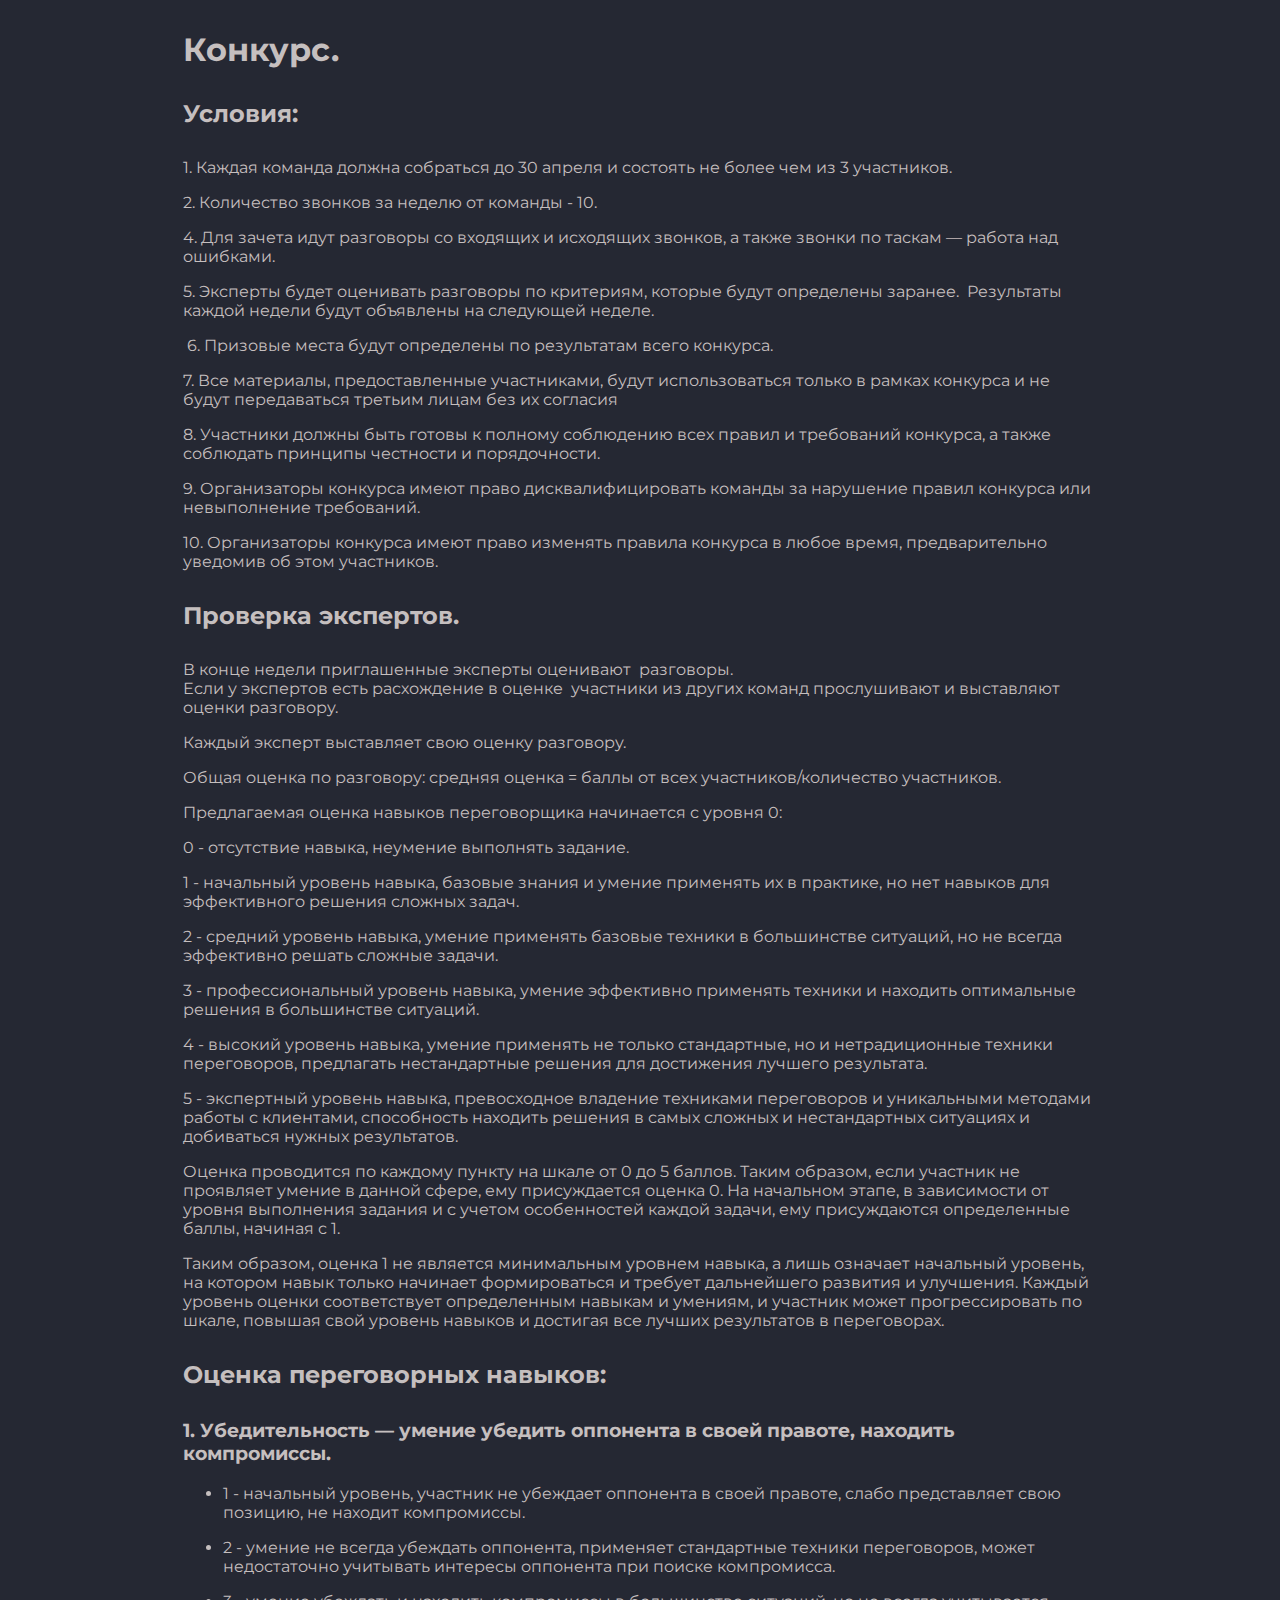
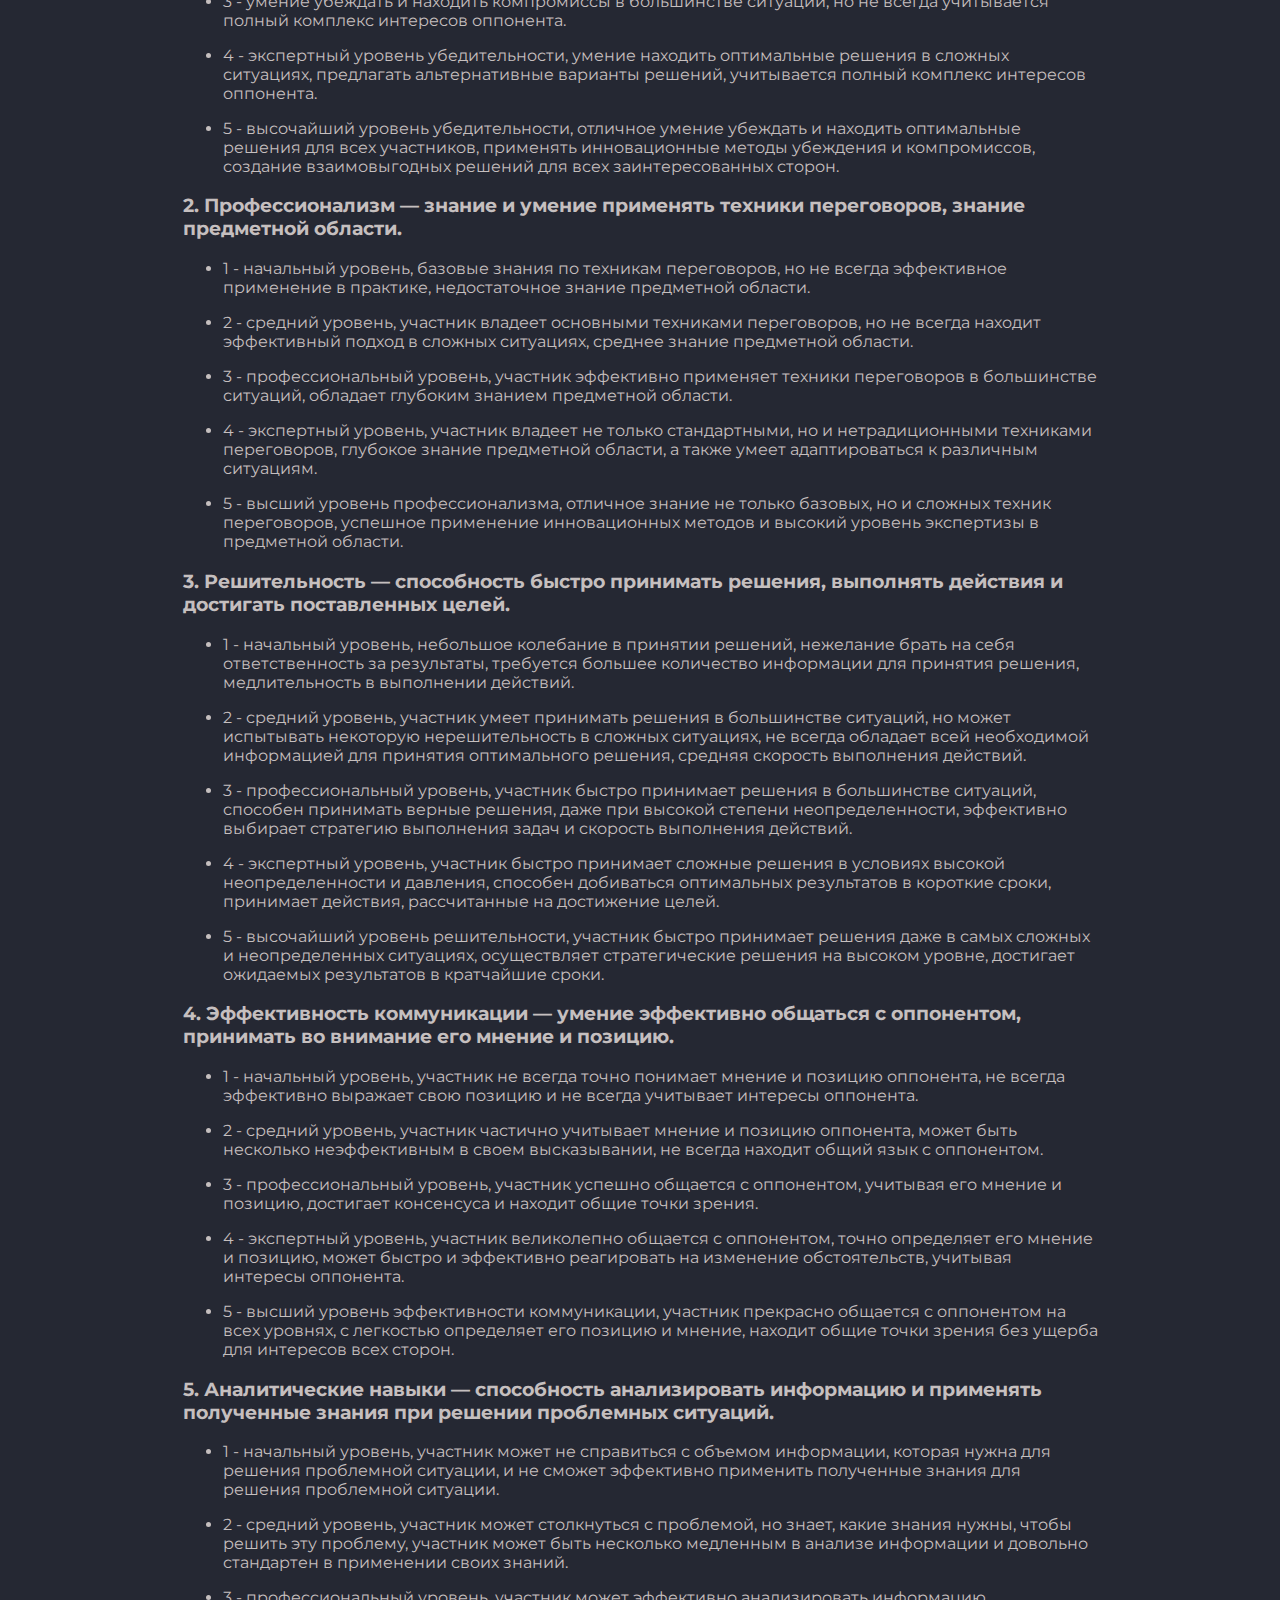
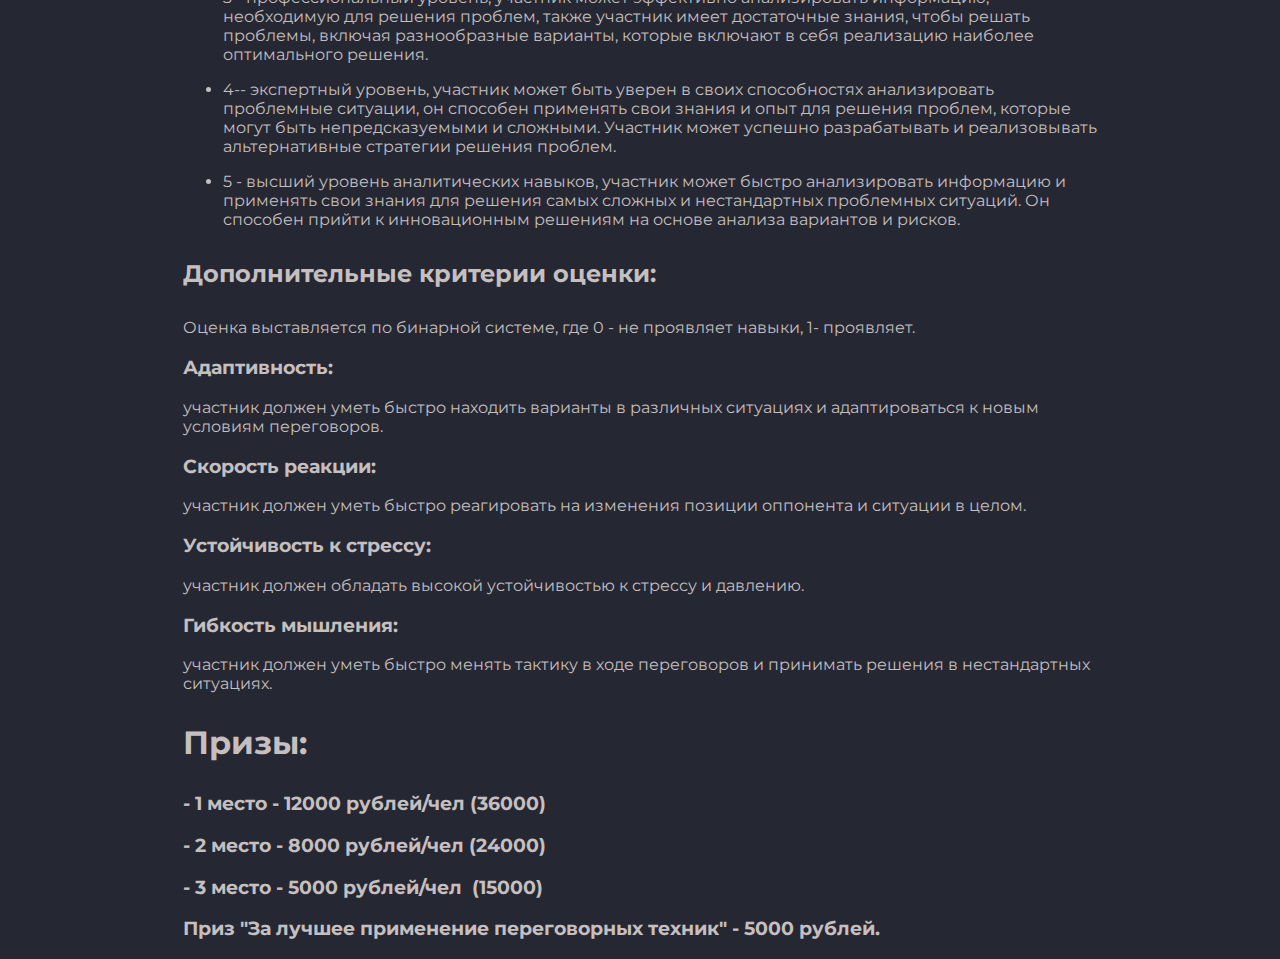
==== Conditions.html @ 33970555 "initial" ====
<!DOCTYPE html>
<html lang="en">
  <head>
    <meta charset="UTF-8" />
    <meta http-equiv="X-UA-Compatible" content="IE=edge" />
    <meta name="viewport" content="width=device-width, initial-scale=1.0" />
    <link rel="stylesheet" href="./assets/css/conditions.css" />
    <title>Сonditions</title>
  </head>
  <body>
    <div class="container">
      <h1 class="title">Конкурс.</h1>

      <h2 class="subtitle">Условия:</h2>

      <p dir="ltr">
        1. Каждая команда должна собраться до 30 апреля и состоять не более чем
        из 3 участников.&nbsp;
      </p>

      <p dir="ltr">2. Количество звонков за неделю от команды - 10.</p>

      <p dir="ltr">
        4. Для зачета идут разговоры со входящих и исходящих звонков, а также
        звонки по таскам &mdash; работа над ошибками.&nbsp;&nbsp;
      </p>

      <p dir="ltr">
        5. Эксперты будет оценивать разговоры по критериям, которые будут
        определены заранее.&nbsp; Результаты каждой недели будут объявлены на
        следующей неделе.
      </p>

      <p dir="ltr">
        &nbsp;6. Призовые места будут определены по результатам всего конкурса.
      </p>

      <p dir="ltr">
        7. Все материалы, предоставленные участниками, будут использоваться
        только в рамках конкурса и не будут передаваться третьим лицам без их
        согласия
      </p>

      <p dir="ltr">
        8. Участники должны быть готовы к полному соблюдению всех правил и
        требований конкурса, а также соблюдать принципы честности и
        порядочности.
      </p>

      <p dir="ltr">
        9. Организаторы конкурса имеют право дисквалифицировать команды за
        нарушение правил конкурса или невыполнение требований.&nbsp;&nbsp;
      </p>

      <p dir="ltr">
        10. Организаторы конкурса имеют право изменять правила конкурса в любое
        время, предварительно уведомив об этом участников.&nbsp;
      </p>

      <h2 class="subtitle">Проверка экспертов.</h2>
      <p>
        В конце недели приглашенные эксперты оценивают&nbsp; разговоры.<br />
        Если у экспертов есть расхождение в оценке&nbsp; участники из других
        команд прослушивают и выставляют оценки разговору.&nbsp;
      </p>

      <p dir="ltr">Каждый эксперт выставляет свою оценку разговору.</p>

      <p dir="ltr">
        Общая оценка по разговору: средняя оценка = баллы от всех
        участников/количество участников.
      </p>

      <p dir="ltr">
        Предлагаемая оценка навыков переговорщика начинается с уровня 0:
      </p>

      <p dir="ltr">0 - отсутствие навыка, неумение выполнять задание.</p>

      <p dir="ltr">
        1 - начальный уровень навыка, базовые знания и умение применять их в
        практике, но нет навыков для эффективного решения сложных задач.
      </p>

      <p dir="ltr">
        2 - средний уровень навыка, умение применять базовые техники в
        большинстве ситуаций, но не всегда эффективно решать сложные задачи.
      </p>

      <p dir="ltr">
        3 - профессиональный уровень навыка, умение эффективно применять техники
        и находить оптимальные решения в большинстве ситуаций.
      </p>

      <p dir="ltr">
        4 - высокий уровень навыка, умение применять не только стандартные, но и
        нетрадиционные техники переговоров, предлагать нестандартные решения для
        достижения лучшего результата.
      </p>

      <p dir="ltr">
        5 - экспертный уровень навыка, превосходное владение техниками
        переговоров и уникальными методами работы с клиентами, способность
        находить решения в самых сложных и нестандартных ситуациях и добиваться
        нужных результатов.
      </p>

      <p dir="ltr">
        Оценка проводится по каждому пункту на шкале от 0 до 5 баллов. Таким
        образом, если участник не проявляет умение в данной сфере, ему
        присуждается оценка 0. На начальном этапе, в зависимости от уровня
        выполнения задания и с учетом особенностей каждой задачи, ему
        присуждаются определенные баллы, начиная с 1.
      </p>

      <p dir="ltr">
        Таким образом, оценка 1 не является минимальным уровнем навыка, а лишь
        означает начальный уровень, на котором навык только начинает
        формироваться и требует дальнейшего развития и улучшения. Каждый уровень
        оценки соответствует определенным навыкам и умениям, и участник может
        прогрессировать по шкале, повышая свой уровень навыков и достигая все
        лучших результатов в переговорах.<br />
      </p>

      <h2 class="subtitle">Оценка переговорных навыков:</h2>

      <h3 class="suptitle">
        1. Убедительность &mdash; умение убедить оппонента в своей правоте,
        находить компромиссы.
      </h3>

      <ul>
        <li dir="ltr">
          <p dir="ltr">
            1 - начальный уровень, участник не убеждает оппонента в своей
            правоте, слабо представляет свою позицию, не находит компромиссы.
          </p>
        </li>
        <li dir="ltr">
          <p dir="ltr">
            2 - умение не всегда убеждать оппонента, применяет стандартные
            техники переговоров, может недостаточно учитывать интересы оппонента
            при поиске компромисса.
          </p>
        </li>
        <li dir="ltr">
          <p dir="ltr">
            3 - умение убеждать и находить компромиссы в большинстве ситуаций,
            но не всегда учитывается полный комплекс интересов оппонента.
          </p>
        </li>
        <li dir="ltr">
          <p dir="ltr">
            4 - экспертный уровень убедительности, умение находить оптимальные
            решения в сложных ситуациях, предлагать альтернативные варианты
            решений, учитывается полный комплекс интересов оппонента.
          </p>
        </li>
        <li dir="ltr">
          <p dir="ltr">
            5 - высочайший уровень убедительности, отличное умение убеждать и
            находить оптимальные решения для всех участников, применять
            инновационные методы убеждения и компромиссов, создание
            взаимовыгодных решений для всех заинтересованных сторон.
          </p>
        </li>
      </ul>

      <h3 class="suptitle">
        2. Профессионализм &mdash; знание и умение применять техники
        переговоров, знание предметной области.&nbsp;
      </h3>

      <ul>
        <li dir="ltr">
          <p dir="ltr">
            1 - начальный уровень, базовые знания по техникам переговоров, но не
            всегда эффективное применение в практике, недостаточное знание
            предметной области.
          </p>
        </li>
        <li dir="ltr">
          <p dir="ltr">
            2 - средний уровень, участник владеет основными техниками
            переговоров, но не всегда находит эффективный подход в сложных
            ситуациях, среднее знание предметной области.
          </p>
        </li>
        <li dir="ltr">
          <p dir="ltr">
            3 - профессиональный уровень, участник эффективно применяет техники
            переговоров в большинстве ситуаций, обладает глубоким знанием
            предметной области.
          </p>
        </li>
        <li dir="ltr">
          <p dir="ltr">
            4 - экспертный уровень, участник владеет не только стандартными, но
            и нетрадиционными техниками переговоров, глубокое знание предметной
            области, а также умеет адаптироваться к различным ситуациям.
          </p>
        </li>
        <li dir="ltr">
          <p dir="ltr">
            5 - высший уровень профессионализма, отличное знание не только
            базовых, но и сложных техник переговоров, успешное применение
            инновационных методов и высокий уровень экспертизы в предметной
            области.
          </p>
        </li>
      </ul>

      <h3 class="suptitle">
        3. Решительность &mdash; способность быстро принимать решения, выполнять
        действия и достигать поставленных целей.&nbsp;
      </h3>

      <ul>
        <li dir="ltr">
          <p dir="ltr">
            1 - начальный уровень, небольшое колебание в принятии решений,
            нежелание брать на себя ответственность за результаты, требуется
            большее количество информации для принятия решения, медлительность в
            выполнении действий.
          </p>
        </li>
        <li dir="ltr">
          <p dir="ltr">
            2 - средний уровень, участник умеет принимать решения в большинстве
            ситуаций, но может испытывать некоторую нерешительность в сложных
            ситуациях, не всегда обладает всей необходимой информацией для
            принятия оптимального решения, средняя скорость выполнения действий.
          </p>
        </li>
        <li dir="ltr">
          <p dir="ltr">
            3 - профессиональный уровень, участник быстро принимает решения в
            большинстве ситуаций, способен принимать верные решения, даже при
            высокой степени неопределенности, эффективно выбирает стратегию
            выполнения задач и скорость выполнения действий.
          </p>
        </li>
        <li dir="ltr">
          <p dir="ltr">
            4 - экспертный уровень, участник быстро принимает сложные решения в
            условиях высокой неопределенности и давления, способен добиваться
            оптимальных результатов в короткие сроки, принимает действия,
            рассчитанные на достижение целей.
          </p>
        </li>
        <li dir="ltr">
          <p dir="ltr">
            5 - высочайший уровень решительности, участник быстро принимает
            решения даже в самых сложных и неопределенных ситуациях,
            осуществляет стратегические решения на высоком уровне, достигает
            ожидаемых результатов в кратчайшие сроки.
          </p>
        </li>
      </ul>

      <h3 class="suptitle">
        4. Эффективность коммуникации &mdash; умение эффективно общаться с
        оппонентом, принимать во внимание его мнение и позицию.&nbsp;
      </h3>

      <ul>
        <li dir="ltr">
          <p dir="ltr">
            1 - начальный уровень, участник не всегда точно понимает мнение и
            позицию оппонента, не всегда эффективно выражает свою позицию и не
            всегда учитывает интересы оппонента.
          </p>
        </li>
        <li dir="ltr">
          <p dir="ltr">
            2 - средний уровень, участник частично учитывает мнение и позицию
            оппонента, может быть несколько неэффективным в своем высказывании,
            не всегда находит общий язык с оппонентом.
          </p>
        </li>
        <li dir="ltr">
          <p dir="ltr">
            3 - профессиональный уровень, участник успешно общается с
            оппонентом, учитывая его мнение и позицию, достигает консенсуса и
            находит общие точки зрения.
          </p>
        </li>
        <li dir="ltr">
          <p dir="ltr">
            4 - экспертный уровень, участник великолепно общается с оппонентом,
            точно определяет его мнение и позицию, может быстро и эффективно
            реагировать на изменение обстоятельств, учитывая интересы оппонента.
          </p>
        </li>
        <li dir="ltr">
          <p dir="ltr">
            5 - высший уровень эффективности коммуникации, участник прекрасно
            общается с оппонентом на всех уровнях, с легкостью определяет его
            позицию и мнение, находит общие точки зрения без ущерба для
            интересов всех сторон.
          </p>
        </li>
      </ul>

      <h3 class="suptitle">
        5. Аналитические навыки &mdash; способность анализировать информацию и
        применять полученные знания при решении проблемных ситуаций.&nbsp;
      </h3>

      <ul>
        <li dir="ltr">
          <p dir="ltr">
            1 - начальный уровень, участник может не справиться с объемом
            информации, которая нужна для решения проблемной ситуации, и не
            сможет эффективно применить полученные знания для решения проблемной
            ситуации.
          </p>
        </li>
        <li dir="ltr">
          <p dir="ltr">
            2 - средний уровень, участник может столкнуться с проблемой, но
            знает, какие знания нужны, чтобы решить эту проблему, участник может
            быть несколько медленным в анализе информации и довольно стандартен
            в применении своих знаний.
          </p>
        </li>
        <li dir="ltr">
          <p dir="ltr">
            3 - профессиональный уровень, участник может эффективно
            анализировать информацию, необходимую для решения проблем, также
            участник имеет достаточные знания, чтобы решать проблемы, включая
            разнообразные варианты, которые включают в себя реализацию наиболее
            оптимального решения.
          </p>
        </li>
        <li dir="ltr">
          <p dir="ltr">
            4-- экспертный уровень, участник может быть уверен в своих
            способностях анализировать проблемные ситуации, он способен
            применять свои знания и опыт для решения проблем, которые могут быть
            непредсказуемыми и сложными. Участник может успешно разрабатывать и
            реализовывать альтернативные стратегии решения проблем.
          </p>
        </li>
        <li dir="ltr">
          <p dir="ltr">
            5 - высший уровень аналитических навыков, участник может быстро
            анализировать информацию и применять свои знания для решения самых
            сложных и нестандартных проблемных ситуаций. Он способен прийти к
            инновационным решениям на основе анализа вариантов и рисков.
          </p>
        </li>
      </ul>

      <h2 class="subtitle">Дополнительные критерии оценки:</h2>

      <p dir="ltr">
        Оценка выставляется по бинарной системе, где 0 - не проявляет навыки, 1-
        проявляет.
      </p>

      <h3 class="suptitle">Адаптивность:</h3>
      <p>
        участник должен уметь быстро находить варианты в различных ситуациях и
        адаптироваться к новым условиям переговоров.
      </p>

      <h3 class="suptitle">Скорость реакции:</h3>
      <p>
        участник должен уметь быстро реагировать на изменения позиции оппонента
        и ситуации в целом.
      </p>

      <h3 class="suptitle">Устойчивость к стрессу:</h3>
      <p>
        участник должен обладать высокой устойчивостью к стрессу и давлению.
      </p>

      <h3 class="suptitle">Гибкость мышления:</h3>
      <p>
        участник должен уметь быстро менять тактику в ходе переговоров и
        принимать решения в нестандартных ситуациях.
      </p>

      <h1 class="title">Призы:</h1>

      <h3 class="suptitle">- 1 место - 12000 рублей/чел (36000)</h3>

      <h3 class="suptitle">- 2 место - 8000 рублей/чел (24000)</h3>

      <h3 class="suptitle">- 3 место - 5000 рублей/чел&nbsp; (15000)</h3>

      <h3 class="suptitle">
        Приз &quot;За лучшее применение переговорных техник&quot; - 5000 рублей.
      </h3>
    </div>
  </body>
</html>
---- assets/css/conditions.css ----
@import url("https://fonts.googleapis.com/css2?family=Montserrat:wght@100;400;600;700&display=swap");
:root {
  --font-family: "Montserrat", sans-serif;
  --color1: rgb(197, 191, 191);
  --color2: rgba(110, 185, 252, 1);
  --color3: rgba(173, 24, 24, 1);
  --color4: rgba(37, 40, 51, 1);
  --color5: rgba(47, 51, 67, 1);
}

body {
  font-family: var(--font-family);
  background-color: var(--color4);
  color: var(--color1);
}

.container {
  max-width: 915px;
  margin: 0 auto;
  padding: 0 15px;
}

.title {
  margin: 30px 0;
}

.subtitle {
  margin: 30px 0;
}
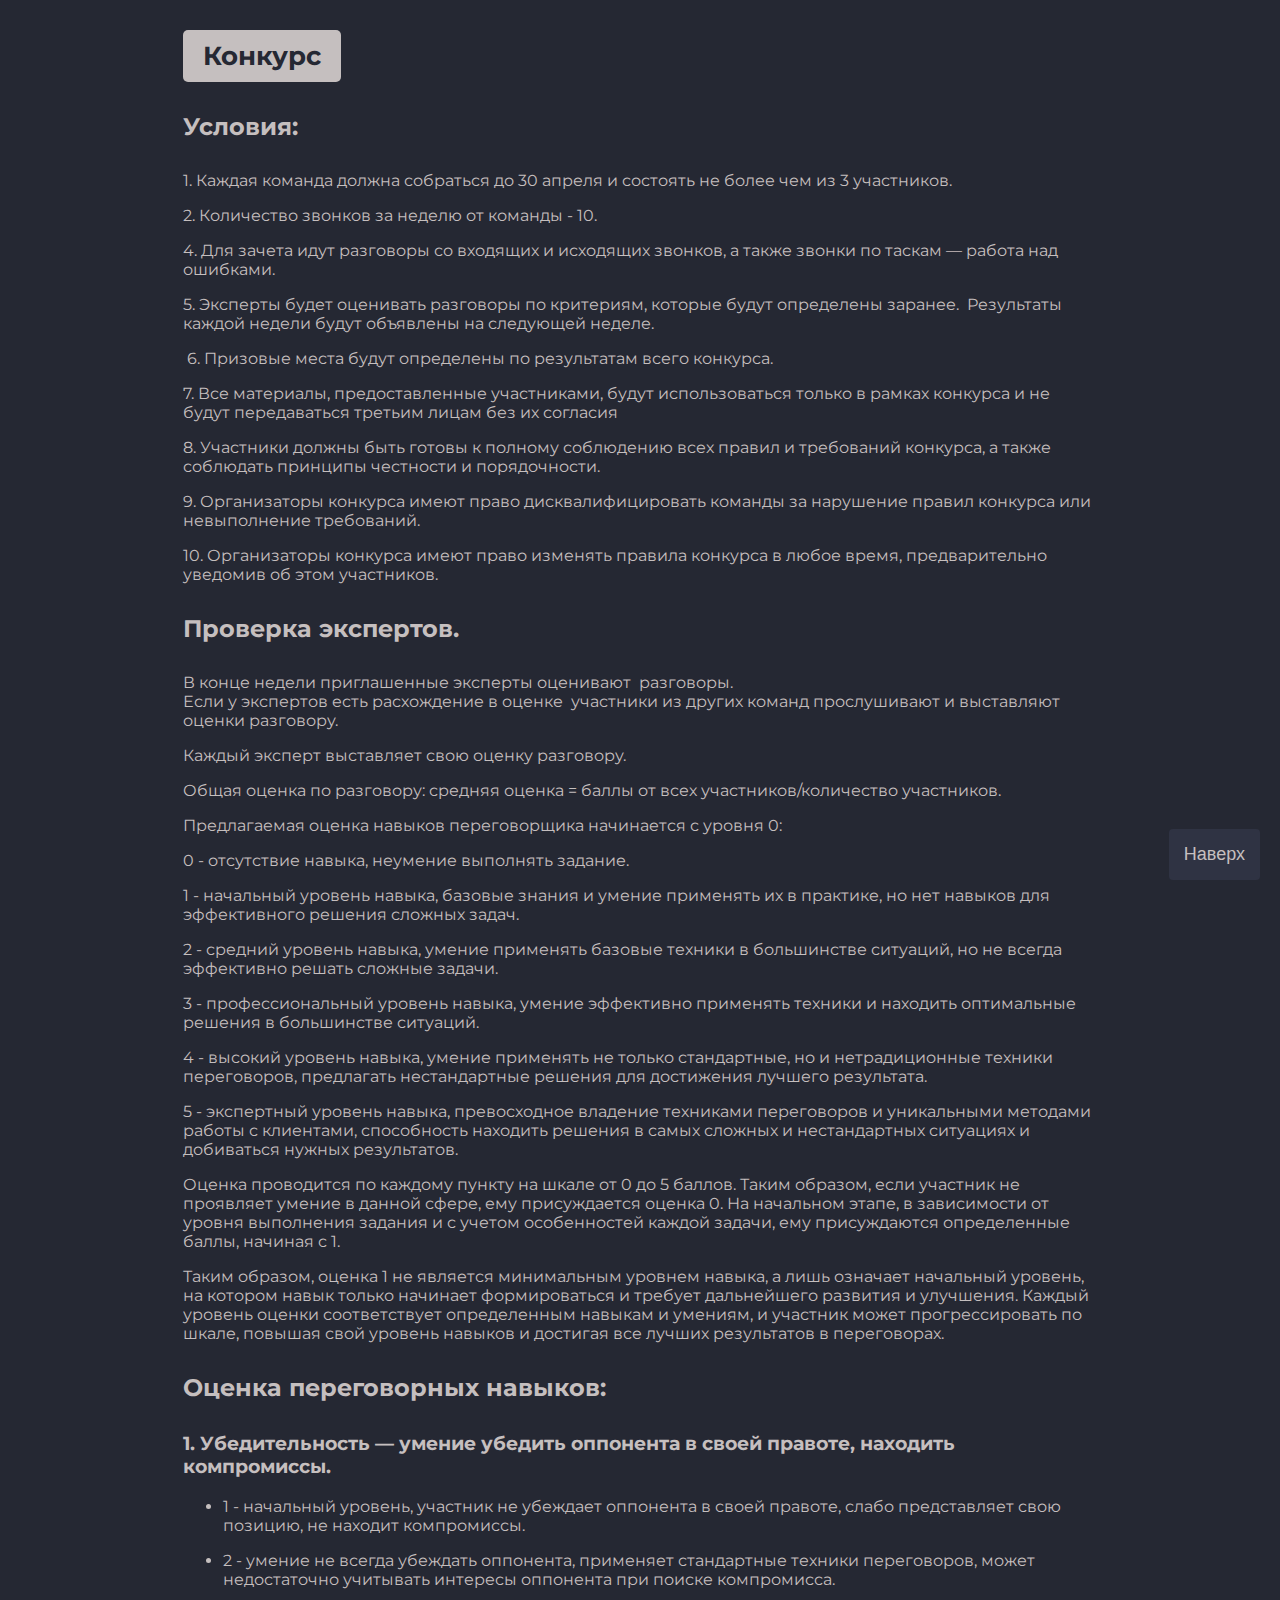
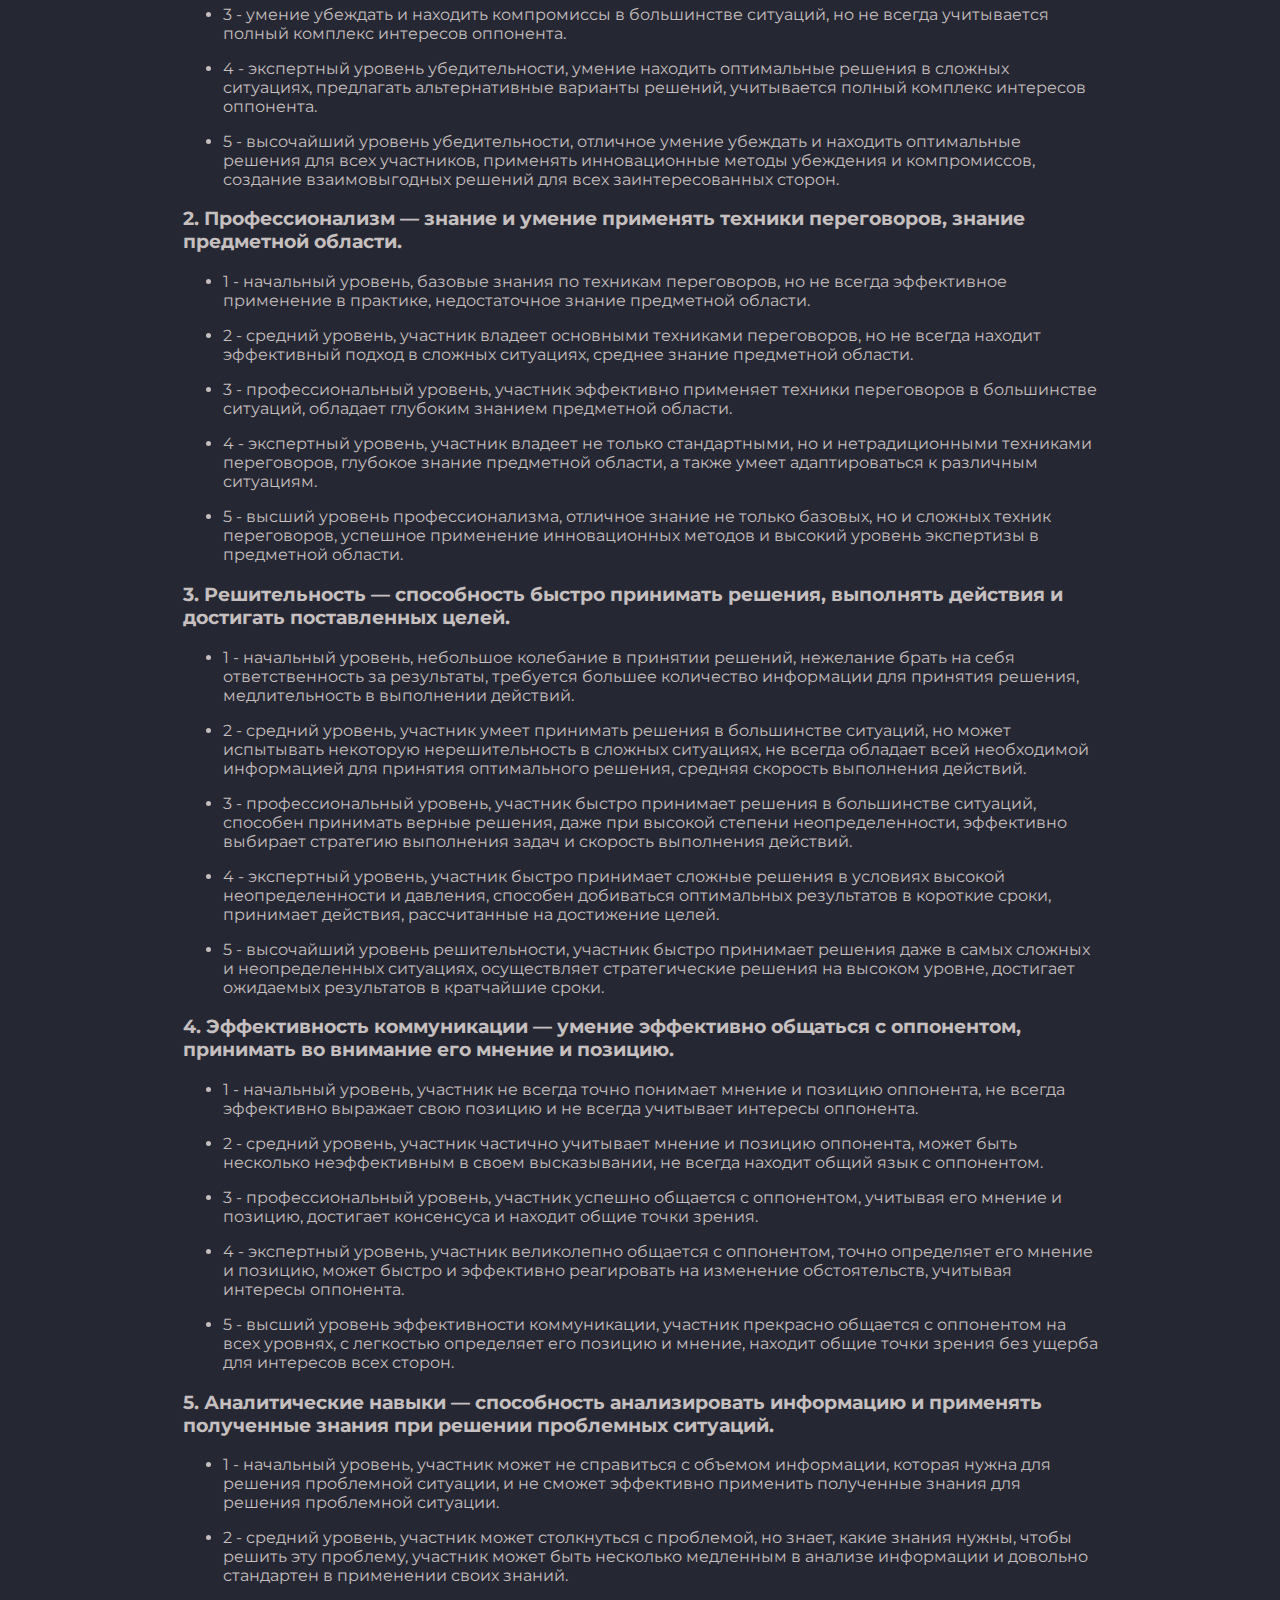
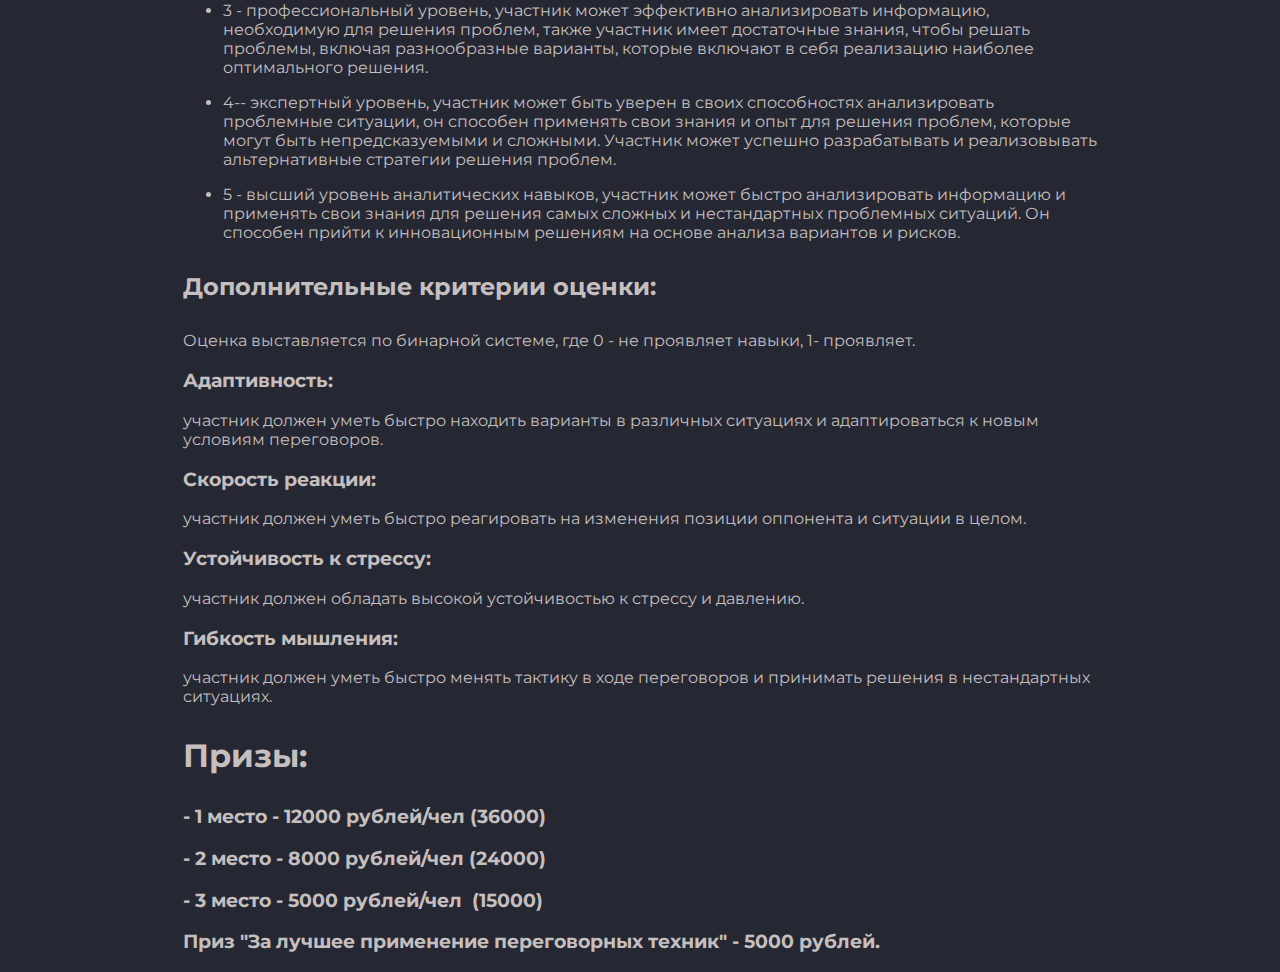
==== commit c96f71c8: "28/04_17:23" ====
--- a/Conditions.html
+++ b/Conditions.html
@@ -5,11 +5,12 @@
     <meta http-equiv="X-UA-Compatible" content="IE=edge" />
     <meta name="viewport" content="width=device-width, initial-scale=1.0" />
     <link rel="stylesheet" href="./assets/css/conditions.css" />
+		<script src="./assets/js/back.js"></script>
     <title>Сonditions</title>
   </head>
   <body>
     <div class="container">
-      <h1 class="title">Конкурс.</h1>
+      <h1 class="title"><a class="link conditions__link" href="Main.html">Конкурс</a></h1>
 
       <h2 class="subtitle">Условия:</h2>
 
@@ -393,6 +394,8 @@
       <h3 class="suptitle">
         Приз &quot;За лучшее применение переговорных техник&quot; - 5000 рублей.
       </h3>
+			<button onclick="topFunction()" id="myBtn" title="Go to top">Наверх</button>
+
     </div>
   </body>
 </html>
--- a/assets/css/conditions.css
+++ b/assets/css/conditions.css
@@ -14,6 +14,18 @@
   color: var(--color1);
 }
 
+.link {
+	display: inline-block;
+	background-color: var(--color1);
+	color: var(--color4);
+	padding: 10px 20px;
+	border-radius: 5px;
+	text-decoration: none;
+	font-size: 26px;
+	font-weight: 700;
+	transition: all 0.3s ease;
+}
+
 .container {
   max-width: 915px;
   margin: 0 auto;
@@ -26,4 +38,23 @@
 
 .subtitle {
   margin: 30px 0;
+}
+#myBtn {
+  
+  position: fixed;
+  bottom: 20px;
+  right: 20px;
+  z-index: 99;
+  font-size: 18px;
+  border: none;
+  outline: none;
+  background-color:var(--color5);
+  color: var(--color1);
+  cursor: pointer;
+  padding: 15px;
+  border-radius: 4px;
+}
+
+#myBtn:hover {
+  background-color: #777;
 }